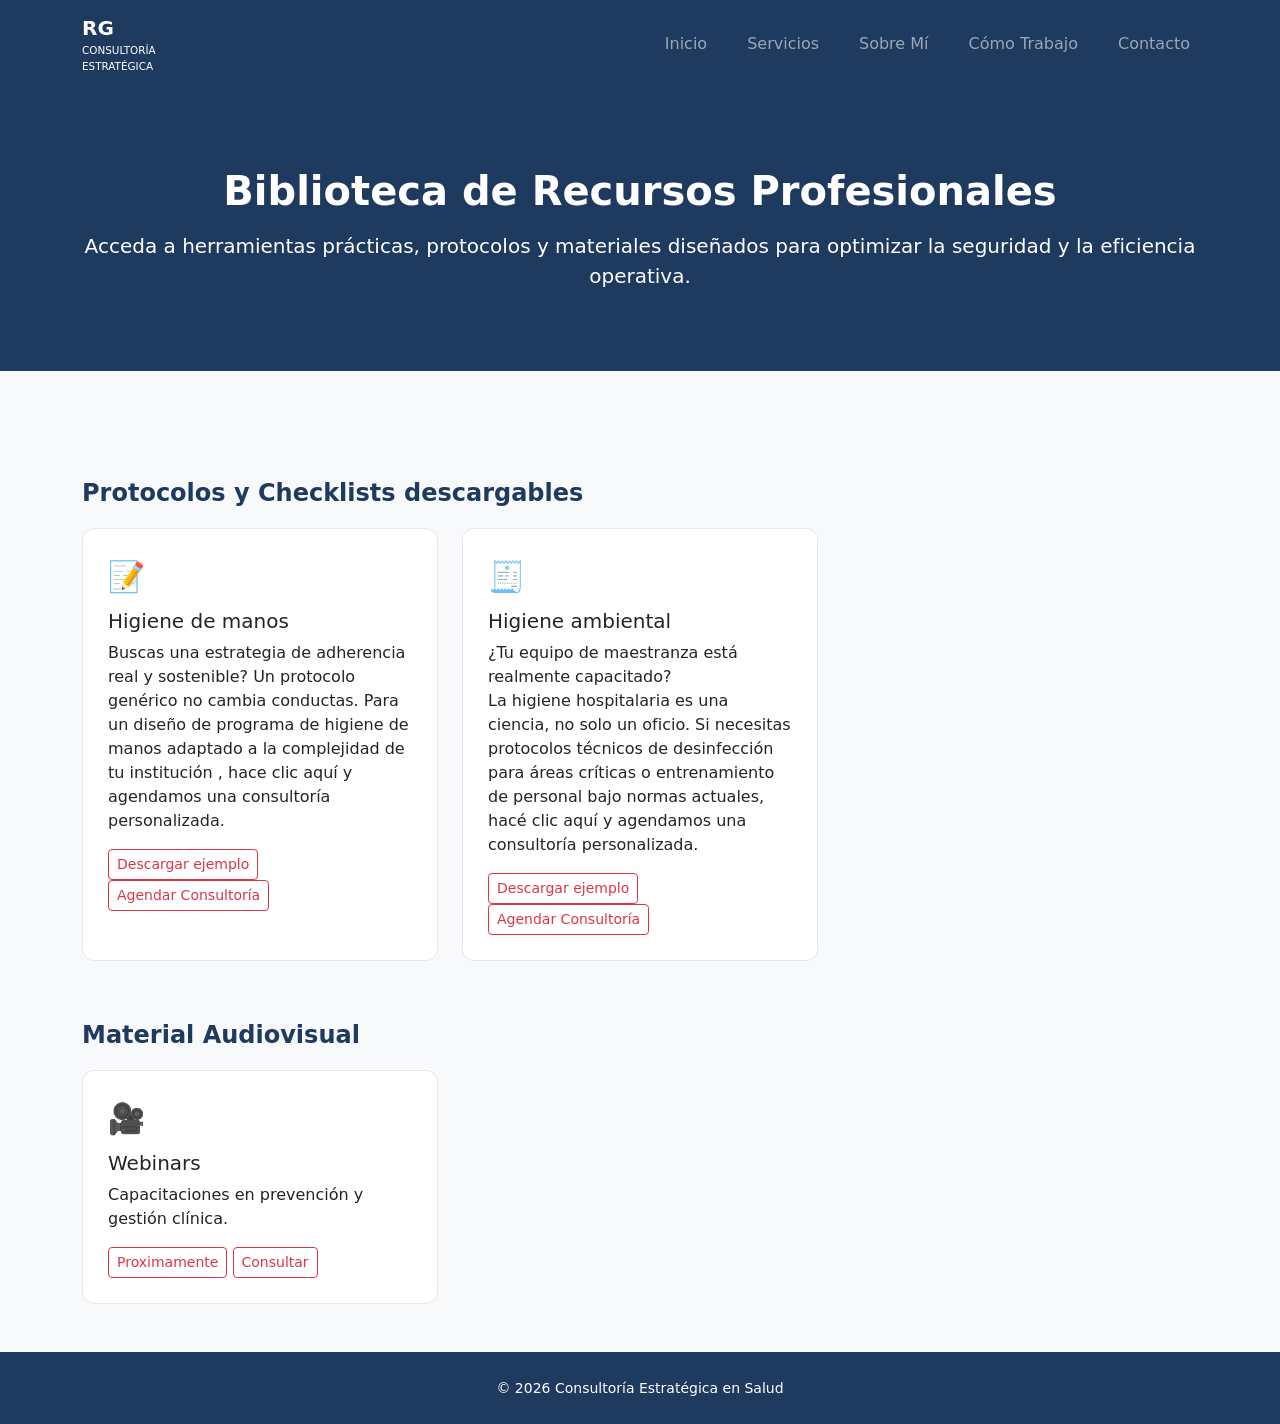
==== resourses.html @ 28a1f737 "Webinars" ====
<!DOCTYPE html>
<html lang="es">
<head>
  <meta charset="UTF-8">
  <meta name="viewport" content="width=device-width, initial-scale=1.0">

  <title>Recursos Profesionales | Consultoría Estratégica</title>

  <!-- Bootstrap -->
  <link href="https://cdn.jsdelivr.net/npm/bootstrap@5.3.0/dist/css/bootstrap.min.css" rel="stylesheet">

  <style>
    body{
      background-color:#f8f9fa;
    }

    .hero-small{
      background:#1e3a5f;
      padding:80px 0;
    }

    .resource-card{
      background:#fff;
      border-radius:12px;
      padding:25px;
      height:100%;
      transition: all 0.25s ease;
      border:1px solid #e5e7eb;
    }

    .resource-card:hover{
      transform: translateY(-6px);
      box-shadow:0 15px 35px rgba(0,0,0,0.08);
    }

    .resource-icon{
      font-size:30px;
      margin-bottom:10px;
    }

    .category-title{
      margin-top:60px;
      margin-bottom:20px;
      font-weight:600;
      color:#1e3a5f;
    }
  </style>
</head>

<body>

<!-- ================= NAVBAR ================= -->

<nav class="navbar navbar-expand-lg navbar-dark sticky-top" style="background-color:#1e3a5f;">
  <div class="container">

    <a class="navbar-brand fw-bold" href="index.html">
      RG
      <small class="d-block fw-normal" style="font-size:0.65rem;">
        CONSULTORÍA<br>ESTRATÉGICA
      </small>
    </a>

    <button class="navbar-toggler" type="button" data-bs-toggle="collapse" data-bs-target="#navbarNav">
      <span class="navbar-toggler-icon"></span>
    </button>

    <div class="collapse navbar-collapse justify-content-end" id="navbarNav">
      <ul class="navbar-nav gap-lg-4">
        <li class="nav-item"><a class="nav-link" href="index.html#inicio">Inicio</a></li>
        <li class="nav-item"><a class="nav-link" href="index.html#servicios">Servicios</a></li>
        <li class="nav-item"><a class="nav-link" href="index.html#sobre-mi">Sobre Mí</a></li>
        <li class="nav-item"><a class="nav-link" href="index.html#proceso">Cómo Trabajo</a></li>
        <li class="nav-item"><a class="nav-link" href="index.html#contacto">Contacto</a></li>
      </ul>
    </div>

  </div>
</nav>

<!-- ================= HERO SIMPLE ================= -->

<section class="hero-small text-white text-center">
  <div class="container">

    <h1 class="fw-bold mb-3">
      Biblioteca de Recursos Profesionales
    </h1>

    <p class="lead mb-0">
      Acceda a herramientas prácticas, protocolos y materiales diseñados para optimizar la seguridad y la eficiencia operativa.
    </p>

  </div>
</section>

<!-- ================= RECURSOS ================= -->

<section class="py-5">
  <div class="container">

    
    <!-- PROTOCOLOS -->
    <h4 class="category-title">Protocolos y Checklists descargables</h4>

    <div class="row g-4">

      <div class="col-md-6 col-lg-4">
        <div class="resource-card">
          <div class="resource-icon">📝</div>
          <h5>Higiene de manos</h5>
          <p>Buscas una estrategia de adherencia real y sostenible?
 Un protocolo genérico no cambia conductas. Para un diseño de programa de higiene de manos adaptado a la complejidad de tu institución , hace clic aquí y agendamos una consultoría personalizada.</p>
          <a href="recursos/HIGIENE DE MANOS.pdf" class="btn btn-outline-danger btn-sm">
            Descargar ejemplo
          </a>
          <a href="index.html#contacto" class="btn btn-outline-danger btn-sm">
            Agendar Consultoría
        </a>
        </div>
      </div>

      <div class="col-md-6 col-lg-4">
        <div class="resource-card">
          <div class="resource-icon">🧾</div>
          <h5>Higiene ambiental</h5>
          <p> ¿Tu equipo de maestranza está realmente capacitado? <br>
 La higiene hospitalaria es una ciencia, no solo un oficio. Si necesitas protocolos técnicos de desinfección para áreas críticas o entrenamiento de personal bajo normas actuales, hacé clic aquí y agendamos una consultoría personalizada.</p>
          <a href="recursos/HIGIENE AMBIENTAL.pdf" class="btn btn-outline-danger btn-sm">
            Descargar ejemplo
          </a>
          <a href="index.html#contacto" class="btn btn-outline-danger btn-sm">
            Agendar Consultoría
        </a>
        </div>
      </div>

    </div>


    <!-- MULTIMEDIA -->
    <h4 class="category-title">Material Audiovisual</h4>

    <div class="row g-4">

      <div class="col-md-6 col-lg-4">
        <div class="resource-card">
          <div class="resource-icon">🎥</div>
          <h5>Webinars</h5>
          <p>Capacitaciones en prevención y gestión clínica.</p>
          <a href="resourses.html" class="btn btn-outline-danger btn-sm">
            Proximamente
          </a>
          <a href="index.html#contacto" class="btn btn-outline-danger btn-sm">
            Consultar
          </a>
        </div>
      </div>

    </div>

  </div>
</section>

<!-- ================= FOOTER ================= -->

<footer class="text-center py-4" style="background:#1e3a5f; color:white;">
  <div class="container">
    <small>© 2026 Consultoría Estratégica en Salud</small>
  </div>
</footer>

<!-- Bootstrap JS -->
<script src="https://cdn.jsdelivr.net/npm/bootstrap@5.3.0/dist/js/bootstrap.bundle.min.js"></script>

</body>
</html>
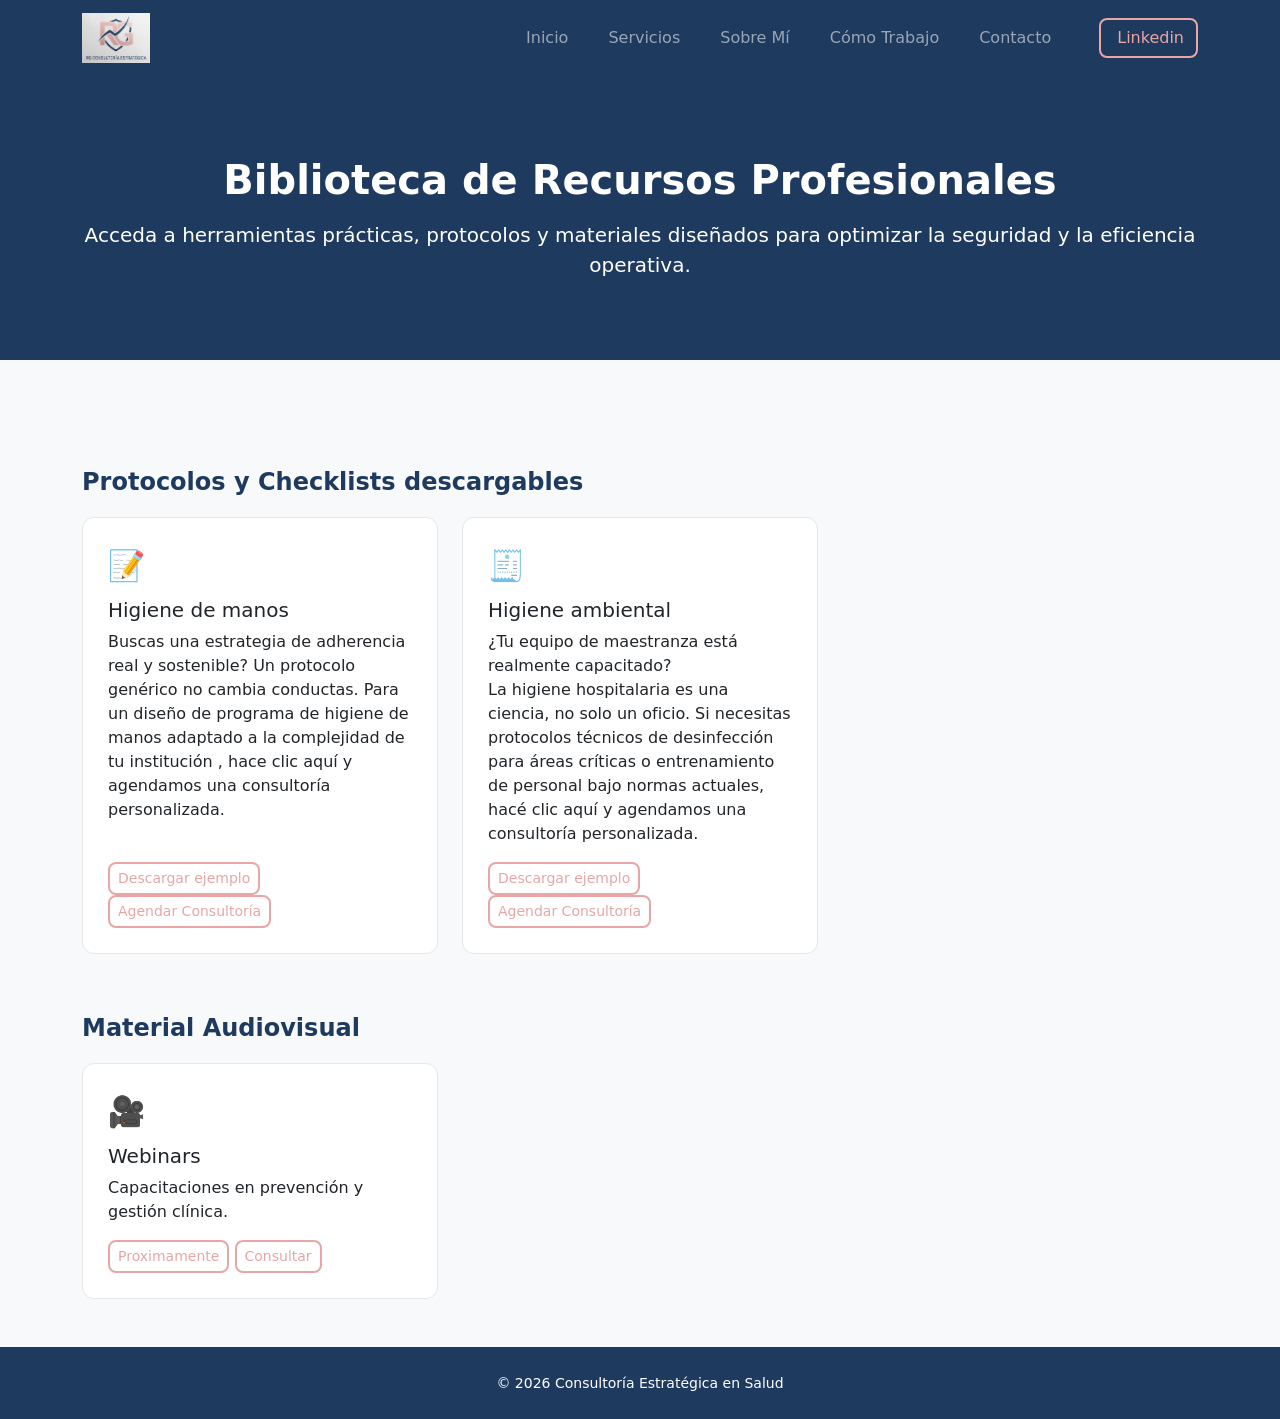
==== commit 1c4e72e1: "icono imagen linkedin" ====
--- a/resourses.html
+++ b/resourses.html
@@ -8,8 +8,17 @@
 
   <!-- Bootstrap -->
   <link href="https://cdn.jsdelivr.net/npm/bootstrap@5.3.0/dist/css/bootstrap.min.css" rel="stylesheet">
+  <link rel="icon" type="image/png" sizes="16x16" href="img/favicon.ico">
 
+  <link rel="stylesheet" href="styles.css">
   <style>
+
+    :root{
+--primary:#1e3a5f;
+--primary-light:#2c5282;
+--accent:#00d4ff;
+}
+
     body{
       background-color:#f8f9fa;
     }
@@ -54,11 +63,10 @@
 <nav class="navbar navbar-expand-lg navbar-dark sticky-top" style="background-color:#1e3a5f;">
   <div class="container">
 
-    <a class="navbar-brand fw-bold" href="index.html">
-      RG
-      <small class="d-block fw-normal" style="font-size:0.65rem;">
-        CONSULTORÍA<br>ESTRATÉGICA
-      </small>
+    <a class="navbar-brand" href="#">
+      <img src="img/logo rg.png" 
+           alt="RG Consultoría Estratégica" 
+           style="height: 50px;">
     </a>
 
     <button class="navbar-toggler" type="button" data-bs-toggle="collapse" data-bs-target="#navbarNav">
@@ -72,6 +80,12 @@
         <li class="nav-item"><a class="nav-link" href="index.html#sobre-mi">Sobre Mí</a></li>
         <li class="nav-item"><a class="nav-link" href="index.html#proceso">Cómo Trabajo</a></li>
         <li class="nav-item"><a class="nav-link" href="index.html#contacto">Contacto</a></li>
+        <a class="btn btn-outline-light ms-lg-3"
+     href="https://www.linkedin.com/in/rosa-gerez-reci"
+     target="_blank">
+    <i class="bi bi-linkedin me-1"></i> Linkedin
+  </a>
+</li>
       </ul>
     </div>
 
@@ -110,7 +124,7 @@
           <div class="resource-icon">📝</div>
           <h5>Higiene de manos</h5>
           <p>Buscas una estrategia de adherencia real y sostenible?
- Un protocolo genérico no cambia conductas. Para un diseño de programa de higiene de manos adaptado a la complejidad de tu institución , hace clic aquí y agendamos una consultoría personalizada.</p>
+ Un protocolo genérico no cambia conductas. Para un diseño de programa de higiene de manos adaptado a la complejidad de tu institución , hace clic aquí y agendamos una consultoría personalizada.</p><br>
           <a href="recursos/HIGIENE DE MANOS.pdf" class="btn btn-outline-danger btn-sm">
             Descargar ejemplo
           </a>
--- a/styles.css
+++ b/styles.css
@@ -0,0 +1,177 @@
+.proceso-card{
+    border:1px solid #e5e7eb;
+    background:#f3f4f6;
+    padding:2rem;
+    border-radius:12px;
+    position:relative;
+    overflow:hidden;
+}
+
+.numero-proceso{
+    position:absolute;
+    top:18px;
+    right:22px;
+    font-size:64px;   /* antes 90px */
+    font-weight:800;
+    color:#dee2e6;    /* más claro */
+    line-height:1;
+}
+
+.paso-badge{
+    display:block;
+    width:calc(100% - 90px);
+    background:#2c4a73;
+    color:white;
+    padding:6px 18px;
+    border-radius:20px;
+    font-size:0.75rem;
+    font-weight:700;
+    letter-spacing:1px;
+}
+.titulo-proceso{
+    font-size:1.35rem;
+    font-weight:700;
+    color:#1f6feb;
+    margin-top:12px;
+    margin-bottom:6px;
+    letter-spacing:0.2px;
+}
+
+.texto-proceso{
+    color:#6b7280;
+    font-size:0.95rem;
+    line-height:1.5;
+}
+
+.hero{
+padding-top:120px;
+padding-bottom:140px;
+background: linear-gradient(135deg,#2c4a73,#314f78);
+}
+
+.hero h1{
+max-width:none;
+margin:auto;
+}
+
+.hero p{
+max-width:700px;
+margin:auto;
+opacity:0.95;
+}
+
+.btn-light{
+font-weight:600;
+}
+
+/* TITULO SECCION */
+
+.titulo-seccion{
+    font-size:2rem;
+    font-weight:700;
+    margin-bottom:3rem;
+    color:#1f2937;
+}
+
+/* CARDS SERVICIOS */
+
+.servicio-card{
+    background:#f3f4f6;
+    border:1px solid #e5e7eb;
+    border-radius:12px;
+    padding:2rem;
+
+    height:100%;
+    display:flex;
+    flex-direction:column;
+
+    transition:all 0.25s ease;
+}
+
+/* hover elegante */
+
+.servicio-card:hover{
+    transform:translateY(-6px);
+    box-shadow:0 10px 30px rgba(0,0,0,0.08);
+}
+
+/* TITULO */
+
+.servicio-card h3{
+    font-size:1.2rem;
+    font-weight:700;
+    margin-bottom:0.8rem;
+    color:#111827;
+}
+
+/* TEXTO */
+
+.servicio-card p{
+    color:#6b7280;
+    line-height:1.6;
+    flex-grow:1;
+}
+
+/* BOTON */
+
+.btn-servicio{
+    margin-top:auto;
+
+    background:transparent;
+    color:#e8a6a6;
+
+    padding:10px 18px;
+
+    border-radius:8px;
+    border:2px solid #e8a6a6;
+
+    text-decoration:none;
+    font-weight:500;
+
+    transition:all 0.25s ease;
+}
+
+
+.btn-servicio:hover{
+    background:#e8a6a6;
+    color:#1f2937;
+    transform:translateY(-2px);
+    box-shadow:0 8px 18px rgba(0,0,0,0.12);
+}
+
+.icono-card{
+    width:70px;
+    height:70px;
+    object-fit:contain;
+    margin-bottom:12px;
+}
+
+.card-img-feature{
+    width:100%;
+    height:100%;
+    object-fit:cover;
+    border-radius:8px;
+}
+
+.card-img-container{
+    height:140px;
+    overflow:hidden;
+    border-radius:8px;
+    margin-bottom:12px;
+}
+
+.btn{
+    background:transparent;
+    color:#e8a6a6;
+    border:2px solid #e8a6a6;
+    border-radius:8px;
+    font-weight:500;
+    transition:all 0.25s ease;
+}
+
+.btn:hover{
+    background:#e8a6a6;
+    color:#1f2937;
+    transform:translateY(-2px);
+    box-shadow:0 8px 18px rgba(0,0,0,0.12);
+}
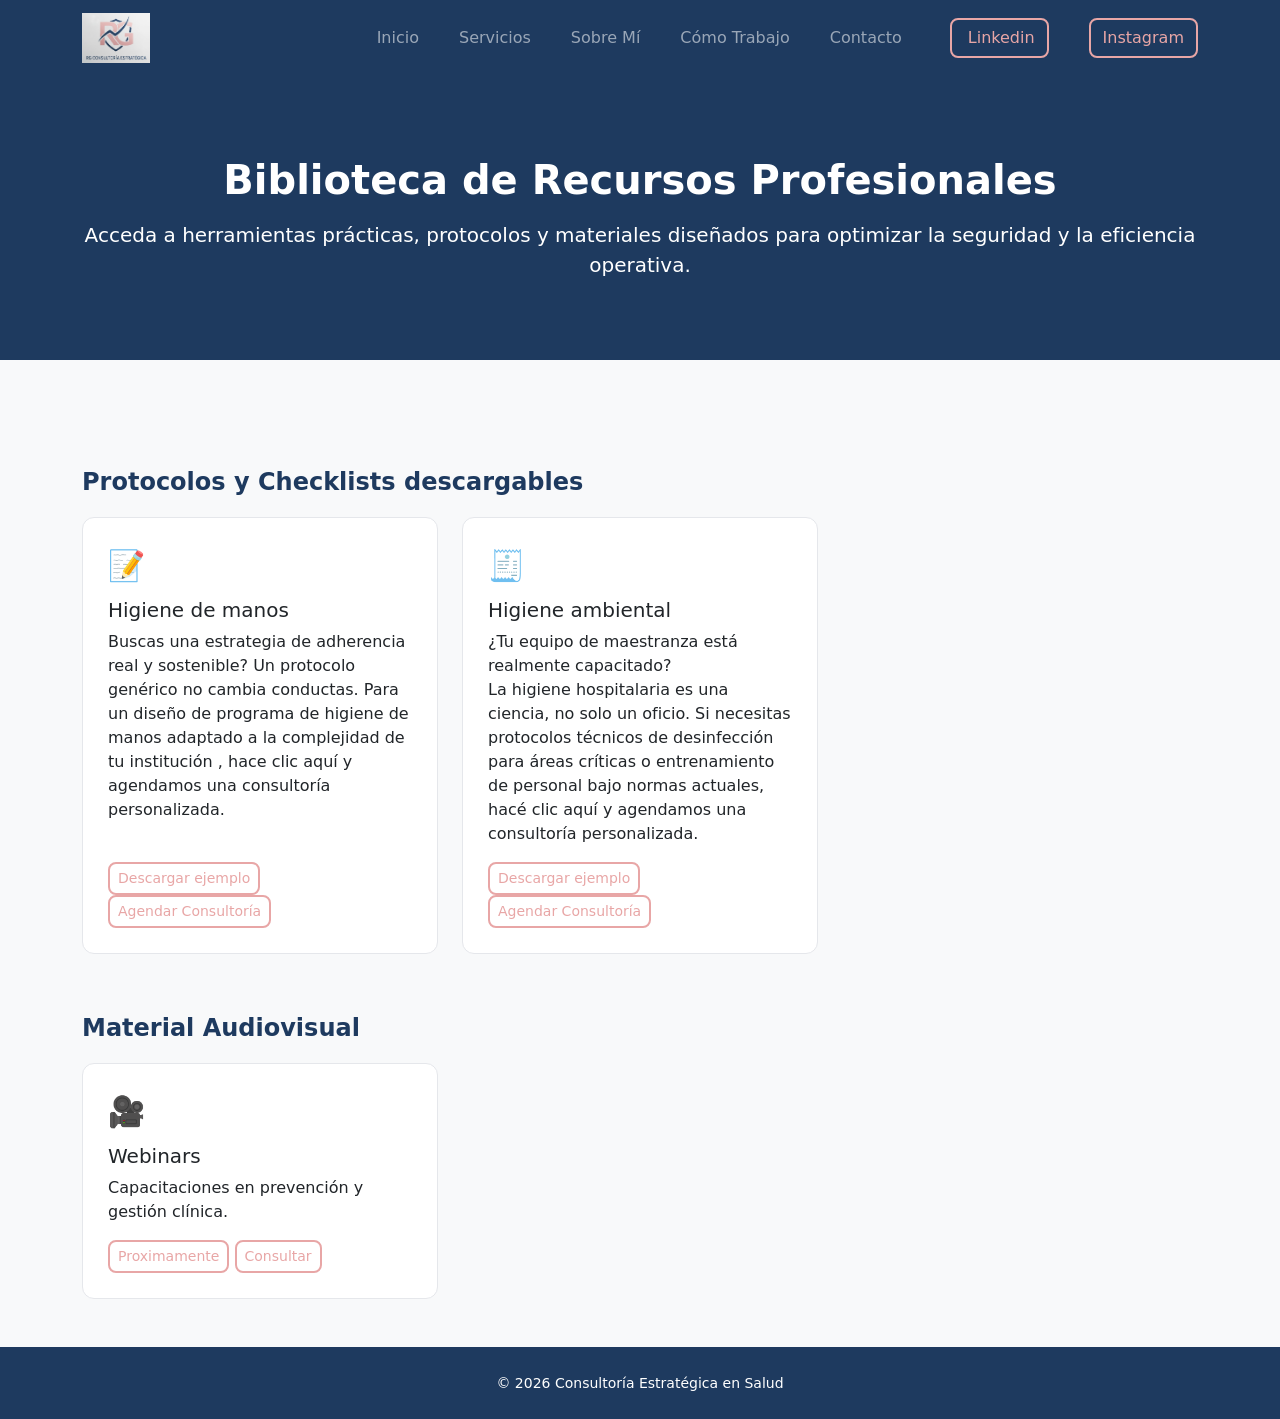
==== commit e99cb6d2: "IG" ====
--- a/resourses.html
+++ b/resourses.html
@@ -80,12 +80,10 @@
         <li class="nav-item"><a class="nav-link" href="index.html#sobre-mi">Sobre Mí</a></li>
         <li class="nav-item"><a class="nav-link" href="index.html#proceso">Cómo Trabajo</a></li>
         <li class="nav-item"><a class="nav-link" href="index.html#contacto">Contacto</a></li>
-        <a class="btn btn-outline-light ms-lg-3"
-     href="https://www.linkedin.com/in/rosa-gerez-reci"
-     target="_blank">
-    <i class="bi bi-linkedin me-1"></i> Linkedin
-  </a>
-</li>
+        <li class="nav-item"><a class="btn btn-outline-light ms-lg-3"  href="https://www.linkedin.com/in/rosa-gerez-reci"  target="_blank">
+        <i class="bi bi-linkedin me-1"></i> Linkedin </a></li>
+        <li class="nav-item"><a class="btn btn-outline-light ms-lg-3" href="https://www.instagram.com/rg_consultoria.iacs/" target="_blank">
+        <i class="bi bi-instagram"></i> Instagram  </a> </li>
       </ul>
     </div>
 
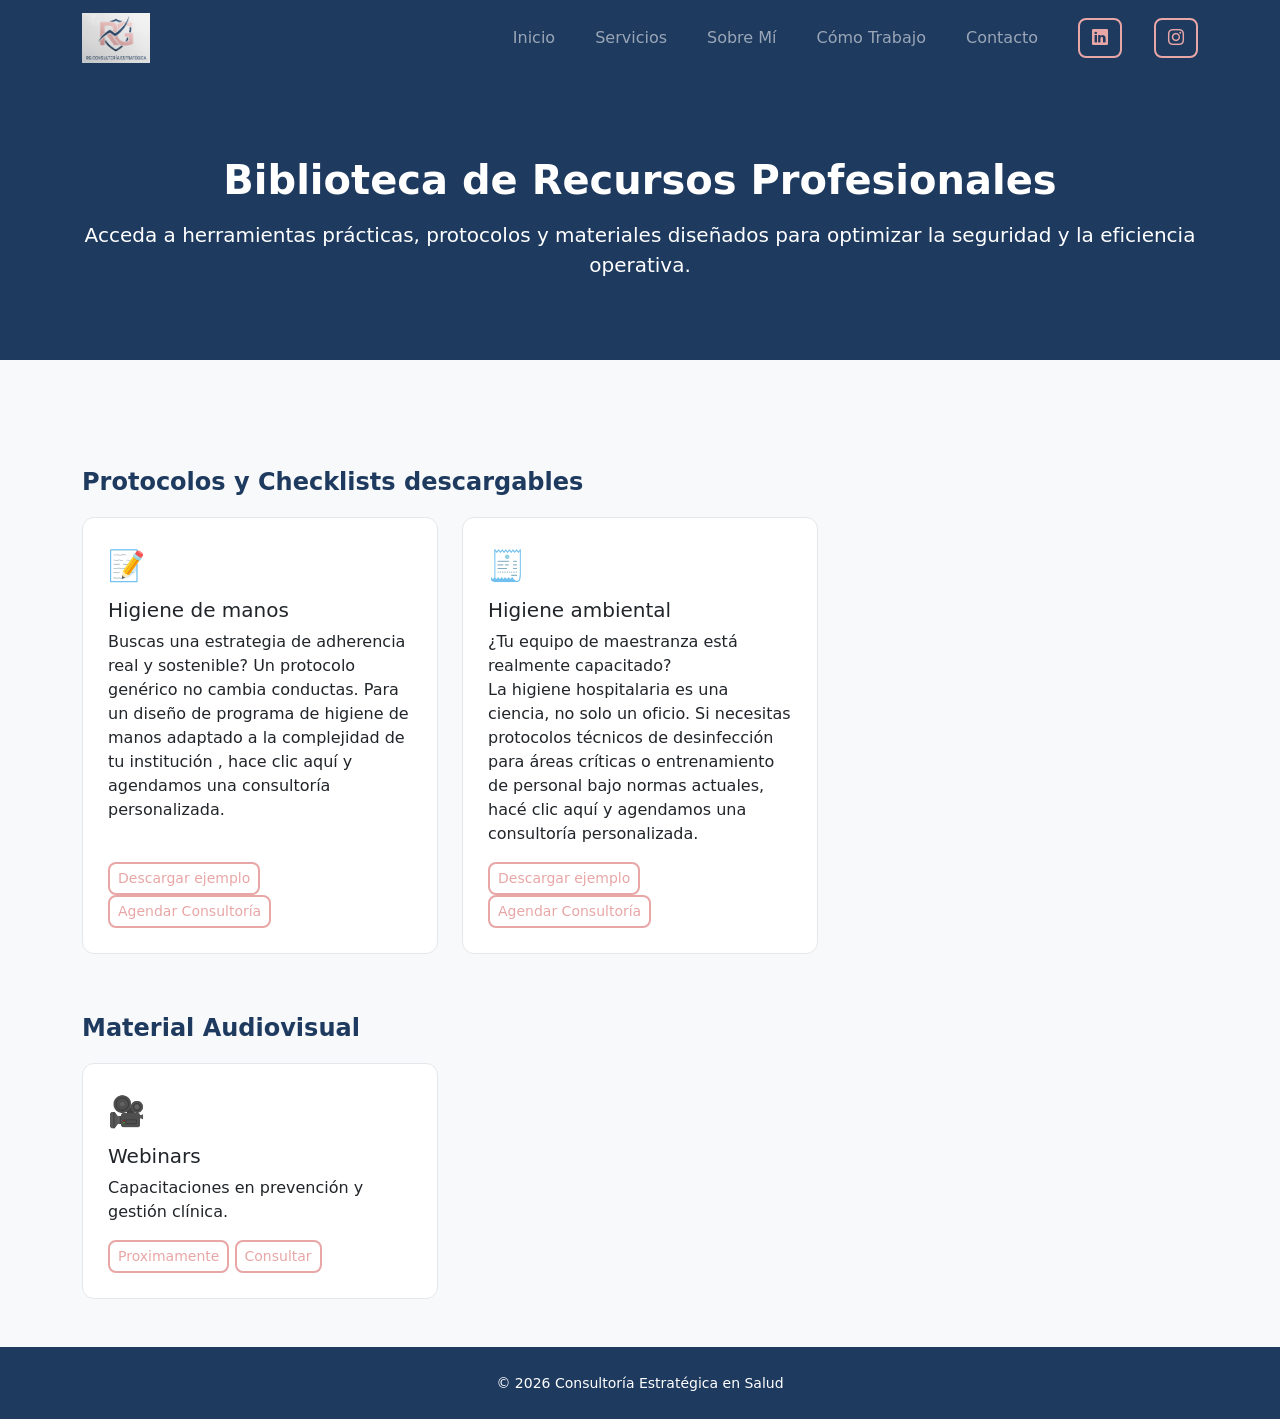
==== commit f1788c00: "IG y Li icons" ====
--- a/resourses.html
+++ b/resourses.html
@@ -1,6 +1,15 @@
 <!DOCTYPE html>
 <html lang="es">
 <head>
+  <!-- Google tag (gtag.js) -->
+<script async src="https://www.googletagmanager.com/gtag/js?id=G-GMNDNRHCBT"></script>
+<script>
+  window.dataLayer = window.dataLayer || [];
+  function gtag(){dataLayer.push(arguments);}
+  gtag('js', new Date());
+
+  gtag('config', 'G-GMNDNRHCBT');
+</script>
   <meta charset="UTF-8">
   <meta name="viewport" content="width=device-width, initial-scale=1.0">
 
@@ -8,6 +17,7 @@
 
   <!-- Bootstrap -->
   <link href="https://cdn.jsdelivr.net/npm/bootstrap@5.3.0/dist/css/bootstrap.min.css" rel="stylesheet">
+  <link href="https://cdn.jsdelivr.net/npm/bootstrap-icons@1.11.3/font/bootstrap-icons.css" rel="stylesheet">
   <link rel="icon" type="image/png" sizes="16x16" href="img/favicon.ico">
 
   <link rel="stylesheet" href="styles.css">
@@ -80,10 +90,10 @@
         <li class="nav-item"><a class="nav-link" href="index.html#sobre-mi">Sobre Mí</a></li>
         <li class="nav-item"><a class="nav-link" href="index.html#proceso">Cómo Trabajo</a></li>
         <li class="nav-item"><a class="nav-link" href="index.html#contacto">Contacto</a></li>
-        <li class="nav-item"><a class="btn btn-outline-light ms-lg-3"  href="https://www.linkedin.com/in/rosa-gerez-reci"  target="_blank">
-        <i class="bi bi-linkedin me-1"></i> Linkedin </a></li>
-        <li class="nav-item"><a class="btn btn-outline-light ms-lg-3" href="https://www.instagram.com/rg_consultoria.iacs/" target="_blank">
-        <i class="bi bi-instagram"></i> Instagram  </a> </li>
+        <li class="nav-item"><a class="btn btn-outline-light ms-lg-2" href="https://www.linkedin.com/in/rosa-gerez-reci"
+     target="_blank"> <i class="bi bi-linkedin"></i></a></li>
+        <li class="nav-item"><a class="btn btn-outline-light ms-lg-2"href="https://www.instagram.com/rg_consultoria.iacs/" 
+     target="_blank"><i class="bi bi-instagram"></i></a></li>
       </ul>
     </div>
 
@@ -186,4 +196,4 @@
 <script src="https://cdn.jsdelivr.net/npm/bootstrap@5.3.0/dist/js/bootstrap.bundle.min.js"></script>
 
 </body>
-</html>+</html>
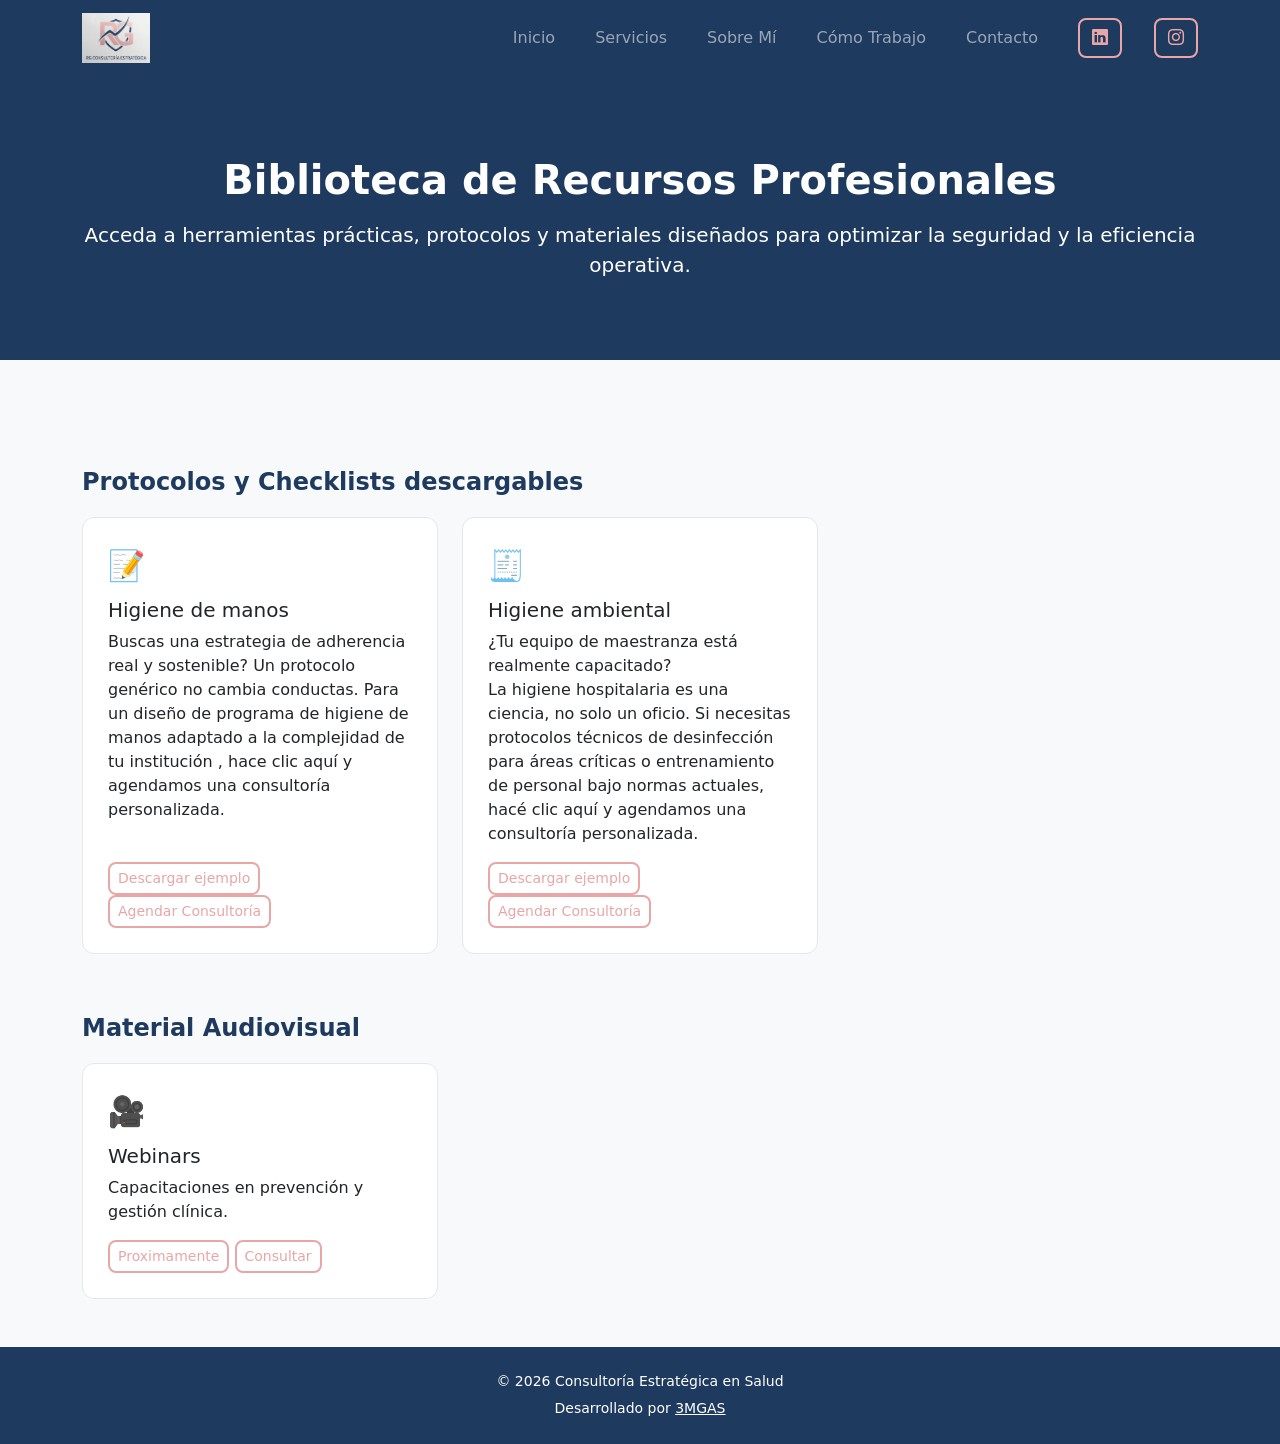
==== commit c23d33c4: "mailto 3mgas" ====
--- a/resourses.html
+++ b/resourses.html
@@ -92,7 +92,7 @@
         <li class="nav-item"><a class="nav-link" href="index.html#contacto">Contacto</a></li>
         <li class="nav-item"><a class="btn btn-outline-light ms-lg-2" href="https://www.linkedin.com/in/rosa-gerez-reci"
      target="_blank"> <i class="bi bi-linkedin"></i></a></li>
-        <li class="nav-item"><a class="btn btn-outline-light ms-lg-2"href="https://www.instagram.com/rg_consultoria.iacs/" 
+        <li class="nav-item"><a class="btn btn-outline-light ms-lg-2"href="https://www.instagram.com/rg_consultoria_iacs/" 
      target="_blank"><i class="bi bi-instagram"></i></a></li>
       </ul>
     </div>
@@ -188,7 +188,19 @@
 
 <footer class="text-center py-4" style="background:#1e3a5f; color:white;">
   <div class="container">
-    <small>© 2026 Consultoría Estratégica en Salud</small>
+
+    <small class="d-block mb-1">
+      © 2026 Consultoría Estratégica en Salud
+    </small>
+
+    <small>
+      Desarrollado por 
+      <a href="mailto:marianomuracegas@gmail.com?subject=Consulta%20desde%20la%20web" 
+         class="text-white text-decoration-underline">
+         3MGAS
+      </a>
+    </small>
+
   </div>
 </footer>
 
